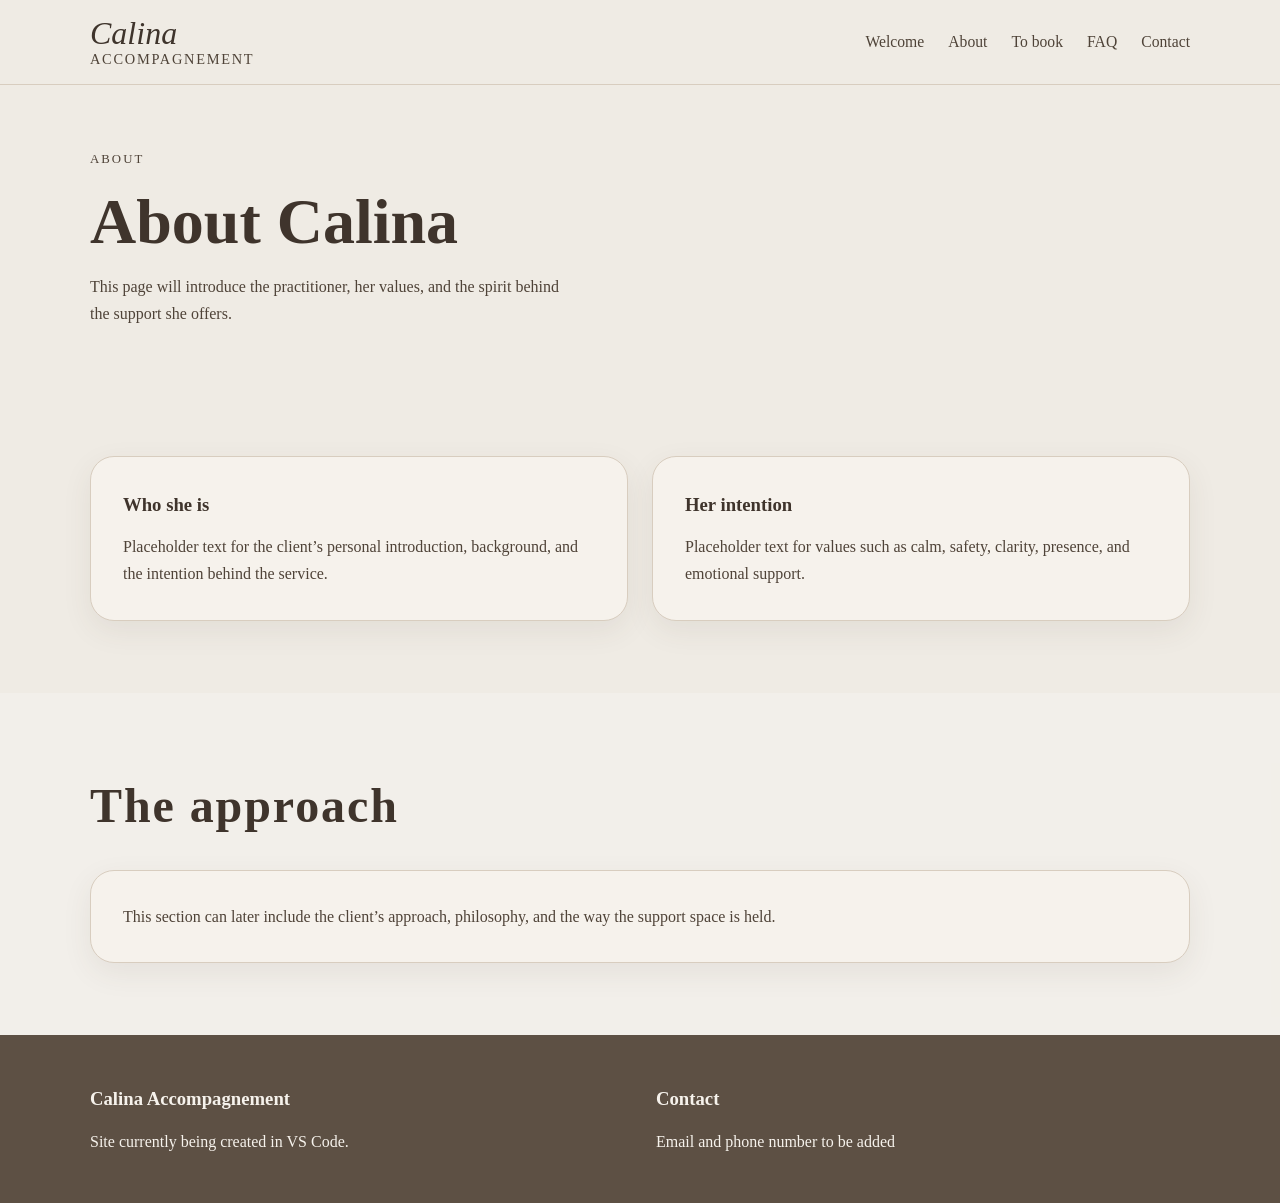
==== pages/about.html @ 5d57db45 "Added About, Booking, FAQ, and Contact pages" ====
<!DOCTYPE html>
<html lang="en">
<head>
  <meta charset="UTF-8" />
  <meta name="viewport" content="width=device-width, initial-scale=1.0" />
  <title>About | Calina Accompagnement</title>
  <link rel="stylesheet" href="../style.css" />
</head>
<body>
  <header class="site-header">
    <div class="container nav-wrapper">
      <a href="../index.html" class="brand">
        <span class="brand-script">Calina</span>
        <span class="brand-subtitle">Accompagnement</span>
      </a>

      <button
        class="menu-toggle"
        id="menuToggle"
        aria-label="Open menu"
        aria-expanded="false"
        aria-controls="siteNav"
      >
        <span></span>
        <span></span>
        <span></span>
      </button>

      <nav class="site-nav" id="siteNav">
        <a href="../index.html">Welcome</a>
        <a href="about.html">About</a>
        <a href="booking.html">To book</a>
        <a href="faq.html">FAQ</a>
        <a href="contact.html">Contact</a>
      </nav>
    </div>
  </header>

  <main>
    <section class="page-hero">
      <div class="container">
        <p class="eyebrow">About</p>
        <h1>About Calina</h1>
        <p class="hero-description">
          This page will introduce the practitioner, her values, and the spirit
          behind the support she offers.
        </p>
      </div>
    </section>

    <section class="section">
      <div class="container two-column">
        <div class="content-box">
          <h3>Who she is</h3>
          <p>
            Placeholder text for the client’s personal introduction, background,
            and the intention behind the service.
          </p>
        </div>

        <div class="content-box">
          <h3>Her intention</h3>
          <p>
            Placeholder text for values such as calm, safety, clarity, presence,
            and emotional support.
          </p>
        </div>
      </div>
    </section>

    <section class="section alt-section">
      <div class="container">
        <h2>The approach</h2>
        <div class="content-box">
          <p>
            This section can later include the client’s approach, philosophy,
            and the way the support space is held.
          </p>
        </div>
      </div>
    </section>
  </main>

  <footer class="site-footer">
    <div class="container footer-grid">
      <div>
        <h3>Calina Accompagnement</h3>
        <p>Site currently being created in VS Code.</p>
      </div>

      <div>
        <h3>Contact</h3>
        <p>Email and phone number to be added</p>
      </div>
    </div>
  </footer>

  <script src="../script.js"></script>
</body>
</html>
---- style.css ----
:root {
  --bg: #efebe4;
  --bg-soft: #f6f2ec;
  --box: #e4d7c0;
  --text: #4f4338;
  --heading: #3f342c;
  --accent: #6d5a49;
  --border: #d8cdbf;
  --white: #ffffff;
  --shadow: 0 10px 30px rgba(79, 67, 56, 0.08);
}

* {
  margin: 0;
  padding: 0;
  box-sizing: border-box;
}

html {
  scroll-behavior: smooth;
}

body {
  font-family: Georgia, "Times New Roman", serif;
  background-color: var(--bg);
  color: var(--text);
  line-height: 1.7;
}

a {
  color: inherit;
  text-decoration: none;
}

img {
  max-width: 100%;
  display: block;
}

button {
  font: inherit;
}

.container {
  width: min(1100px, calc(100% - 2rem));
  margin: 0 auto;
}

/* Header */
.site-header {
  position: sticky;
  top: 0;
  z-index: 1000;
  background-color: rgba(239, 235, 228, 0.95);
  backdrop-filter: blur(10px);
  border-bottom: 1px solid var(--border);
}

.nav-wrapper {
  min-height: 84px;
  display: flex;
  align-items: center;
  justify-content: space-between;
  gap: 1rem;
}

.brand {
  display: flex;
  flex-direction: column;
  line-height: 1.1;
}

.brand-script {
  font-size: 2rem;
  font-style: italic;
  color: var(--heading);
}

.brand-subtitle {
  font-size: 0.9rem;
  letter-spacing: 0.12em;
  text-transform: uppercase;
}

.site-nav {
  display: flex;
  align-items: center;
  gap: 1.5rem;
}

.site-nav a {
  font-size: 0.98rem;
}

.site-nav a:hover {
  color: var(--accent);
}

.menu-toggle {
  display: none;
  width: 46px;
  height: 46px;
  border: 1px solid var(--border);
  background: var(--bg-soft);
  border-radius: 10px;
  cursor: pointer;
}

.menu-toggle span {
  display: block;
  width: 22px;
  height: 2px;
  background-color: var(--heading);
  margin: 5px auto;
  transition: 0.3s ease;
}

/* Hero */
.hero {
  padding: 5rem 0 3rem;
}

.hero-grid {
  display: grid;
  grid-template-columns: 1.25fr 0.9fr;
  gap: 2rem;
  align-items: center;
}

.eyebrow {
  text-transform: uppercase;
  letter-spacing: 0.16em;
  font-size: 0.8rem;
  margin-bottom: 1rem;
}

.hero h1,
.section h2 {
  color: var(--heading);
  letter-spacing: 0.04em;
}

.hero h1 {
  font-size: clamp(2.3rem, 5vw, 4.5rem);
  line-height: 1.1;
  margin-bottom: 1rem;
}

.hero-description {
  max-width: 60ch;
  margin-bottom: 1.5rem;
}

.hero-actions {
  display: flex;
  gap: 1rem;
  flex-wrap: wrap;
}

.btn {
  display: inline-flex;
  align-items: center;
  justify-content: center;
  min-width: 150px;
  padding: 0.95rem 1.2rem;
  border-radius: 999px;
  border: 1px solid var(--accent);
  transition: 0.25s ease;
}

.btn-primary {
  background-color: var(--accent);
  color: var(--white);
}

.btn-primary:hover {
  opacity: 0.92;
}

.btn-secondary {
  background-color: transparent;
  color: var(--accent);
}

.btn-secondary:hover {
  background-color: var(--bg-soft);
}

.hero-card,
.content-box,
.testimonial-box {
  background-color: var(--bg-soft);
  border: 1px solid var(--border);
  border-radius: 24px;
  box-shadow: var(--shadow);
}

.hero-card {
  padding: 2rem;
}

.card-label {
  font-size: 0.85rem;
  text-transform: uppercase;
  letter-spacing: 0.12em;
  margin-bottom: 1rem;
}

.hero-card ul {
  padding-left: 1.2rem;
}

.hero-card li + li {
  margin-top: 0.6rem;
}

/* Sections */
.section {
  padding: 4.5rem 0;
}

.alt-section {
  background-color: rgba(255, 255, 255, 0.2);
}

.section h2 {
  font-size: clamp(1.8rem, 4vw, 3rem);
  margin-bottom: 1.5rem;
}

.content-box {
  padding: 2rem;
}

.two-column {
  display: grid;
  grid-template-columns: repeat(2, 1fr);
  gap: 1.5rem;
}

.content-box h3 {
  margin-bottom: 0.8rem;
  color: var(--heading);
}

.testimonial-box {
  padding: 2rem;
  font-size: 1.05rem;
  font-style: italic;
}

/* Footer */
.site-footer {
  padding: 3rem 0;
  background-color: #5d5044;
  color: #f6f2ec;
}

.footer-grid {
  display: grid;
  grid-template-columns: repeat(2, 1fr);
  gap: 2rem;
}

.site-footer h3 {
  margin-bottom: 0.8rem;
}

/* Mobile nav */
@media (max-width: 860px) {
  .menu-toggle {
    display: block;
  }

  .site-nav {
    position: absolute;
    top: 84px;
    left: 0;
    right: 0;
    background-color: var(--bg);
    border-bottom: 1px solid var(--border);
    flex-direction: column;
    align-items: flex-start;
    padding: 1rem;
    gap: 1rem;
    display: none;
  }

  .site-nav.active {
    display: flex;
  }

  .hero-grid,
  .two-column,
  .footer-grid {
    grid-template-columns: 1fr;
  }

  .hero {
    padding-top: 3rem;
  }

  .hero h1 {
    font-size: 2.5rem;
  }
}
.page-hero {
  padding: 4rem 0 2rem;
}

.page-hero h1 {
  font-size: clamp(2.2rem, 5vw, 4rem);
  line-height: 1.1;
  color: var(--heading);
  margin-bottom: 1rem;
}

.stack {
  display: grid;
  gap: 1.25rem;
}
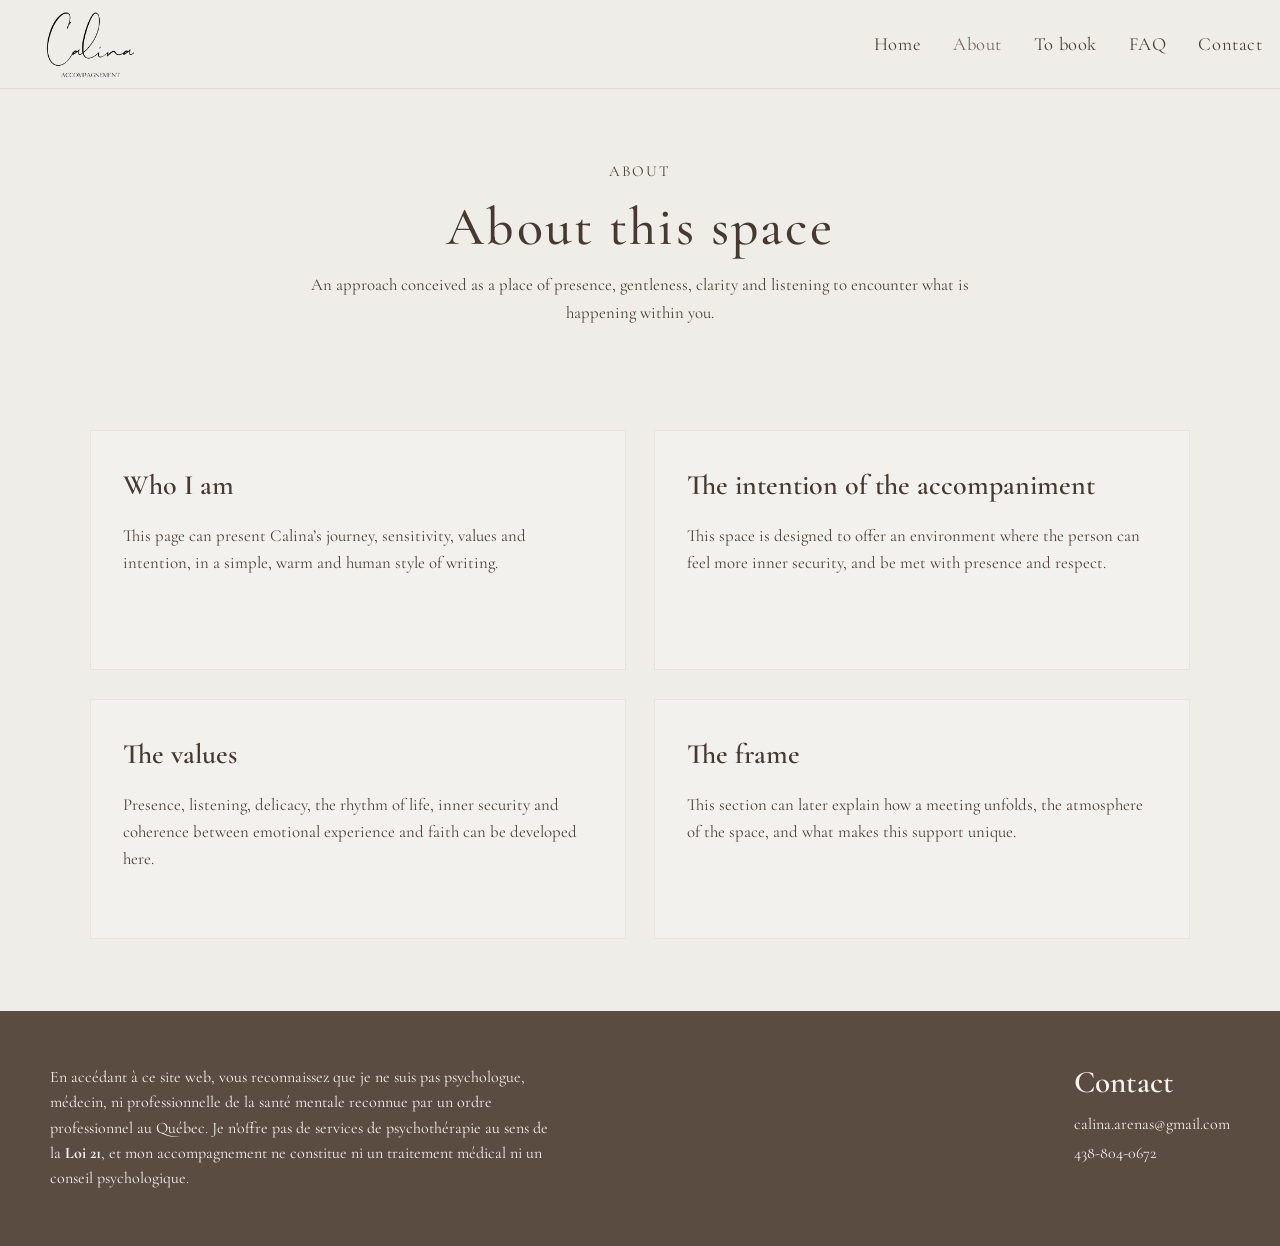
==== commit 731041b7: "Updates" ====
--- a/pages/about.html
+++ b/pages/about.html
@@ -1,17 +1,31 @@
 <!DOCTYPE html>
-<html lang="en">
+<html lang="fr">
 <head>
   <meta charset="UTF-8" />
   <meta name="viewport" content="width=device-width, initial-scale=1.0" />
   <title>About | Calina Accompagnement</title>
+  <meta
+    name="description"
+    content="Learn more about Calina Accompagnement and the spirit of this space."
+  />
+  <link rel="icon" type="image/x-icon" href="../assets/images/calina-logo.ico" />
+  <link rel="preconnect" href="https://fonts.googleapis.com" />
+  <link rel="preconnect" href="https://fonts.gstatic.com" crossorigin />
+  <link
+    href="https://fonts.googleapis.com/css2?family=Cormorant+Garamond:wght@400;500;600;700&display=swap"
+    rel="stylesheet"
+  />
   <link rel="stylesheet" href="../style.css" />
 </head>
 <body>
   <header class="site-header">
     <div class="container nav-wrapper">
-      <a href="../index.html" class="brand">
-        <span class="brand-script">Calina</span>
-        <span class="brand-subtitle">Accompagnement</span>
+      <a href="../index.html" class="brand" aria-label="Back to home">
+        <img
+          src="../assets/images/calina-logo.webp"
+          alt="Calina Accompagnement logo"
+          class="brand-logo"
+        />
       </a>
 
       <button
@@ -27,70 +41,88 @@
       </button>
 
       <nav class="site-nav" id="siteNav">
-        <a href="../index.html">Welcome</a>
-        <a href="about.html">About</a>
-        <a href="booking.html">To book</a>
-        <a href="faq.html">FAQ</a>
-        <a href="contact.html">Contact</a>
-      </nav>
+  <a href="../index.html">Home</a>
+  <a href="about.html" aria-current="page">About</a>
+  <a href="booking.html">To book</a>
+  <a href="faq.html">FAQ</a>
+  <a href="contact.html">Contact</a>
+</nav>
     </div>
   </header>
 
   <main>
-    <section class="page-hero">
+    <section class="page-hero reveal">
       <div class="container">
         <p class="eyebrow">About</p>
-        <h1>About Calina</h1>
+        <h1>About this space</h1>
         <p class="hero-description">
-          This page will introduce the practitioner, her values, and the spirit
-          behind the support she offers.
+          An approach conceived as a place of presence, gentleness, clarity and
+          listening to encounter what is happening within you.
         </p>
       </div>
     </section>
 
-    <section class="section">
-      <div class="container two-column">
-        <div class="content-box">
-          <h3>Who she is</h3>
+    <section class="section reveal">
+      <div class="container booking-grid">
+        <div class="content-box reveal">
+          <h3>Who I am</h3>
           <p>
-            Placeholder text for the client’s personal introduction, background,
-            and the intention behind the service.
+            This page can present Calina’s journey, sensitivity, values and
+            intention, in a simple, warm and human style of writing.
           </p>
         </div>
 
-        <div class="content-box">
-          <h3>Her intention</h3>
+        <div class="content-box reveal reveal-delay-1">
+          <h3>The intention of the accompaniment</h3>
           <p>
-            Placeholder text for values such as calm, safety, clarity, presence,
-            and emotional support.
+            This space is designed to offer an environment where the person can
+            feel more inner security, and be met with presence and respect.
           </p>
         </div>
-      </div>
-    </section>
 
-    <section class="section alt-section">
-      <div class="container">
-        <h2>The approach</h2>
-        <div class="content-box">
+        <div class="content-box reveal reveal-delay-2">
+          <h3>The values</h3>
           <p>
-            This section can later include the client’s approach, philosophy,
-            and the way the support space is held.
+            Presence, listening, delicacy, the rhythm of life, inner security
+            and coherence between emotional experience and faith can be
+            developed here.
+          </p>
+        </div>
+
+        <div class="content-box reveal reveal-delay-3">
+          <h3>The frame</h3>
+          <p>
+            This section can later explain how a meeting unfolds, the
+            atmosphere of the space, and what makes this support unique.
           </p>
         </div>
       </div>
     </section>
   </main>
 
-  <footer class="site-footer">
+  <footer class="site-footer reveal">
     <div class="container footer-grid">
-      <div>
-        <h3>Calina Accompagnement</h3>
-        <p>Site currently being created in VS Code.</p>
+      <div class="footer-disclaimer reveal">
+        <p>
+          En accédant à ce site web, vous reconnaissez que je ne suis pas
+          psychologue, médecin, ni professionnelle de la santé mentale reconnue
+          par un ordre professionnel au Québec. Je n'offre pas de services de
+          psychothérapie au sens de la <strong>Loi 21</strong>, et mon
+          accompagnement ne constitue ni un traitement médical ni un conseil
+          psychologique.
+        </p>
       </div>
 
-      <div>
+      <div class="footer-contact reveal reveal-delay-1">
         <h3>Contact</h3>
-        <p>Email and phone number to be added</p>
+        <div class="footer-contact-lines">
+          <p>
+            <a href="mailto:calina.arenas@gmail.com">calina.arenas@gmail.com</a>
+          </p>
+          <p>
+            <a href="tel:4388040672">438-804-0672</a>
+          </p>
+        </div>
       </div>
     </div>
   </footer>
--- a/style.css
+++ b/style.css
@@ -1,13 +1,11 @@
 :root {
-  --bg: #efebe4;
-  --bg-soft: #f6f2ec;
-  --box: #e4d7c0;
-  --text: #4f4338;
-  --heading: #3f342c;
-  --accent: #6d5a49;
-  --border: #d8cdbf;
-  --white: #ffffff;
-  --shadow: 0 10px 30px rgba(79, 67, 56, 0.08);
+  --page-bg: #efede8;
+  --text: #4b4037;
+  --heading: #463932;
+  --accent-dark: #4a3f36;
+  --footer-bg: #5a4c40;
+  --footer-text: #f7f2ea;
+  --border-soft: rgba(90, 76, 64, 0.1);
 }
 
 * {
@@ -21,10 +19,28 @@
 }
 
 body {
-  font-family: Georgia, "Times New Roman", serif;
-  background-color: var(--bg);
+  font-family: "Cormorant Garamond", Georgia, "Times New Roman", serif;
+  background-color: var(--page-bg);
   color: var(--text);
-  line-height: 1.7;
+  line-height: 1.62;
+  text-rendering: optimizeLegibility;
+  animation: pageLoadFade 0.5s ease;
+}
+
+@keyframes pageLoadFade {
+  from {
+    opacity: 0;
+    transform: translateY(8px);
+  }
+  to {
+    opacity: 1;
+    transform: translateY(0);
+  }
+}
+
+img {
+  max-width: 100%;
+  display: block;
 }
 
 a {
@@ -32,241 +48,887 @@
   text-decoration: none;
 }
 
-img {
-  max-width: 100%;
-  display: block;
-}
-
 button {
   font: inherit;
+  background: none;
+  border: none;
+}
+
+ul {
+  margin: 0;
+}
+
+section {
+  scroll-margin-top: 110px;
 }
 
 .container {
-  width: min(1100px, calc(100% - 2rem));
+  width: min(1180px, calc(100% - 3rem));
   margin: 0 auto;
 }
 
 /* Header */
+.site-header .container {
+  width: min(100% - 2.2rem, 1450px);
+}
+
 .site-header {
   position: sticky;
   top: 0;
   z-index: 1000;
-  background-color: rgba(239, 235, 228, 0.95);
+  background-color: rgba(239, 237, 232, 0.92);
   backdrop-filter: blur(10px);
-  border-bottom: 1px solid var(--border);
+  border-bottom: 1px solid var(--border-soft);
+  transition: background-color 0.35s ease, border-color 0.35s ease,
+    box-shadow 0.35s ease, backdrop-filter 0.35s ease;
+}
+
+.site-header.scrolled {
+  background-color: rgba(239, 237, 232, 0.98);
+  border-bottom: 1px solid rgba(90, 76, 64, 0.12);
+  box-shadow: 0 8px 24px rgba(74, 63, 54, 0.06);
 }
 
 .nav-wrapper {
-  min-height: 84px;
+  min-height: 88px;
   display: flex;
   align-items: center;
   justify-content: space-between;
-  gap: 1rem;
+  gap: 2rem;
 }
 
 .brand {
-  display: flex;
-  flex-direction: column;
-  line-height: 1.1;
-}
-
-.brand-script {
-  font-size: 2rem;
-  font-style: italic;
-  color: var(--heading);
-}
-
-.brand-subtitle {
-  font-size: 0.9rem;
-  letter-spacing: 0.12em;
-  text-transform: uppercase;
+  display: inline-flex;
+  align-items: center;
+  flex-shrink: 0;
+}
+
+.brand-logo {
+  width: 145px;
+  height: auto;
+  display: block;
+  transition: transform 0.45s ease;
+  transform-origin: center;
+}
+
+.brand:hover .brand-logo {
+  transform: scale(1.03);
 }
 
 .site-nav {
   display: flex;
   align-items: center;
-  gap: 1.5rem;
+  gap: 2rem;
 }
 
 .site-nav a {
-  font-size: 0.98rem;
-}
-
-.site-nav a:hover {
-  color: var(--accent);
+  font-size: 1.16rem;
+  letter-spacing: 0.03em;
+  color: var(--text);
+  transition: opacity 0.25s ease;
+}
+
+.site-nav a:hover,
+.site-nav a[aria-current="page"] {
+  opacity: 0.75;
 }
 
 .menu-toggle {
   display: none;
   width: 46px;
   height: 46px;
-  border: 1px solid var(--border);
-  background: var(--bg-soft);
-  border-radius: 10px;
+  border: 1px solid rgba(90, 76, 64, 0.14);
+  border-radius: 12px;
+  background-color: rgba(255, 255, 255, 0.35);
   cursor: pointer;
 }
 
 .menu-toggle span {
   display: block;
   width: 22px;
-  height: 2px;
+  height: 1.8px;
   background-color: var(--heading);
   margin: 5px auto;
   transition: 0.3s ease;
 }
 
-/* Hero */
-.hero {
-  padding: 5rem 0 3rem;
-}
-
-.hero-grid {
-  display: grid;
-  grid-template-columns: 1.25fr 0.9fr;
+/* Homepage */
+.home-page {
+  background-color: var(--page-bg);
+}
+
+.hero-texture {
+  background-image: url("assets/images/paper-texture.webp");
+  background-size: cover;
+  background-position: center;
+  background-repeat: no-repeat;
+  padding: 7rem 0 6rem;
+}
+
+.hero-editorial {
+  min-height: 360px;
+  display: grid;
+  grid-template-columns: 1fr 1fr;
+  gap: 4.5rem;
+  align-items: center;
+}
+
+.hero-left h1 {
+  font-size: clamp(2.5rem, 4.5vw, 4.45rem);
+  line-height: 1.02;
+  letter-spacing: 0.025em;
+  font-weight: 500;
+  color: var(--heading);
+}
+
+.hero-right {
+  display: flex;
+  align-items: center;
+  justify-content: center;
+}
+
+.hero-right p {
+  max-width: 500px;
+  font-size: 1.05rem;
+  line-height: 1.52;
+  letter-spacing: 0.03em;
+  text-transform: uppercase;
+  color: var(--text);
+  text-align: justify;
+  text-justify: inter-word;
+  hyphens: auto;
+}
+
+.editorial-section {
+  padding: 6rem 0;
+  background-color: var(--page-bg);
+}
+
+.editorial-content {
+  max-width: 900px;
+  margin: 0 auto;
+}
+
+.section-title-centered {
+  text-align: center;
+  font-size: clamp(2.05rem, 3.2vw, 3.35rem);
+  line-height: 1.1;
+  letter-spacing: 0.045em;
+  font-weight: 400;
+  color: var(--heading);
+  white-space: nowrap;
+  max-width: 900px;
+  margin: 0 auto 2.4rem;
+}
+
+.right-text {
+  width: min(100%, 500px);
+  margin: 0 auto;
+}
+
+.section-text-block {
+  color: var(--text);
+  margin: 0 auto;
+}
+
+.elegant-list {
+  width: 100%;
+  max-width: 500px;
+  margin: 0 auto;
+  padding-left: 1.35rem;
+  list-style-position: outside;
+}
+
+.elegant-list li {
+  margin-bottom: 0.95rem;
+  font-size: 1.05rem;
+  line-height: 1.56;
+  text-align: justify;
+  text-justify: inter-word;
+  hyphens: auto;
+}
+
+.centered-reading-block {
+  max-width: 880px;
+  margin: 0 auto;
+}
+
+.poetic-text-block {
+  width: min(100%, 500px);
+  margin: 0 auto;
+  color: var(--text);
+}
+
+.poetic-text-block p {
+  margin-bottom: 1.25rem;
+  font-size: 1.05rem;
+  line-height: 1.56;
+  text-align: justify;
+  text-justify: inter-word;
+  hyphens: auto;
+}
+
+.offer-grid {
+  display: grid;
+  grid-template-columns: 420px 1fr;
+  gap: 4.5rem;
+  align-items: start;
+  max-width: 1080px;
+  margin: 0 auto;
+}
+
+.offer-image-wrap {
+  display: flex;
+  justify-content: flex-end;
+}
+
+.offer-image {
+  width: 100%;
+  max-width: 420px;
+  height: auto;
+}
+
+.offer-details {
+  max-width: 560px;
+  margin: 0;
+  color: var(--text);
+  text-align: left;
+}
+
+.offer-list {
+  padding-left: 1.4rem;
+  margin-bottom: 1.7rem;
+}
+
+.offer-list li {
+  margin-bottom: 0.85rem;
+  font-size: 1.05rem;
+  line-height: 1.58;
+  text-align: left;
+}
+
+.nested-offer-list {
+  margin-top: 0.55rem;
+  padding-left: 1.3rem;
+}
+
+.offer-note {
+  margin: 1.6rem 0 2rem;
+  font-size: 1.05rem;
+  line-height: 1.58;
+  text-align: left;
+}
+
+.booking-button {
+  display: inline-flex;
+  align-items: center;
+  justify-content: center;
+  min-width: 320px;
+  padding: 1.05rem 2rem;
+  background-color: var(--accent-dark);
+  color: #f7f2ea;
+  border-radius: 0.85rem;
+  font-size: 1.03rem;
+  transition: opacity 0.25s ease, transform 0.25s ease;
+}
+
+.booking-button:hover {
+  opacity: 0.94;
+  transform: translateY(-1px);
+}
+
+.testimonials-section {
+  padding-top: 2.2rem;
+}
+
+.testimonials-stack {
+  display: grid;
   gap: 2rem;
-  align-items: center;
+  justify-content: center;
+}
+
+.testimonial-card {
+  width: min(100%, 470px);
+  margin: 0 auto;
+  background-color: #e3d3b4;
+  padding: 2.3rem 2rem;
+  text-align: center;
+  color: var(--text);
+}
+
+.testimonial-card p {
+  font-size: 1.05rem;
+  line-height: 1.68;
+  margin-bottom: 1.2rem;
+}
+
+.testimonial-card span {
+  font-size: 1rem;
+}
+
+/* Footer */
+.site-footer {
+  background-color: var(--footer-bg);
+  color: var(--footer-text);
+  padding: 3.4rem 0;
+}
+
+.footer-grid {
+  display: grid;
+  grid-template-columns: 1.45fr 0.85fr;
+  gap: 3.6rem;
+  align-items: start;
+}
+
+.footer-disclaimer,
+.footer-contact {
+  align-self: start;
+}
+
+.footer-disclaimer {
+  max-width: 500px;
+}
+
+.footer-contact {
+  justify-self: end;
+  text-align: left;
+}
+
+.footer-contact h3 {
+  font-size: 1.95rem;
+  font-weight: 600;
+  margin: 0 0 0.8rem;
+  line-height: 1.1;
+}
+
+.footer-contact-lines {
+  display: grid;
+  gap: 0.2rem;
+}
+
+.footer-disclaimer p,
+.footer-contact p,
+.footer-contact a {
+  font-size: 1rem;
+  line-height: 1.58;
+}
+
+/* Inner pages */
+.page-hero {
+  padding: 4.4rem 0 2rem;
+  background-color: var(--page-bg);
+}
+
+.page-hero h1 {
+  text-align: center;
+  font-size: clamp(2.4rem, 4.2vw, 3.8rem);
+  line-height: 1.12;
+  font-weight: 500;
+  letter-spacing: 0.04em;
+  color: var(--heading);
+  margin-bottom: 0.9rem;
 }
 
 .eyebrow {
+  text-align: center;
+  font-size: 0.95rem;
+  letter-spacing: 0.14em;
   text-transform: uppercase;
-  letter-spacing: 0.16em;
-  font-size: 0.8rem;
-  margin-bottom: 1rem;
-}
-
-.hero h1,
-.section h2 {
+  margin-bottom: 0.8rem;
+  color: var(--text);
+}
+
+.hero-description {
+  max-width: 720px;
+  margin: 0 auto;
+  text-align: center;
+  font-size: 1.05rem;
+  line-height: 1.62;
+}
+
+.section {
+  padding: 4.5rem 0;
+  background-color: var(--page-bg);
+}
+
+.alt-section {
+  background-color: rgba(255, 255, 255, 0.12);
+}
+
+.two-column {
+  display: grid;
+  grid-template-columns: repeat(2, 1fr);
+  gap: 1.8rem;
+  max-width: 1000px;
+  margin: 0 auto;
+}
+
+.booking-grid {
+  display: grid;
+  grid-template-columns: repeat(2, 1fr);
+  gap: 1.8rem;
+  max-width: 1100px;
+  margin: 0 auto;
+}
+
+.booking-grid .content-box {
+  min-height: 240px;
+  display: flex;
+  flex-direction: column;
+  justify-content: flex-start;
+}
+
+.booking-box-action {
+  margin-top: 1.5rem;
+}
+
+.booking-grid .booking-button {
+  min-width: 260px;
+}
+
+.stack {
+  display: grid;
+  gap: 1.25rem;
+  max-width: 860px;
+  margin: 0 auto;
+}
+
+.content-box {
+  background-color: rgba(255, 255, 255, 0.24);
+  border: 1px solid rgba(90, 76, 64, 0.08);
+  padding: 2rem;
+}
+
+.content-box h3 {
+  font-size: 1.75rem;
+  font-weight: 600;
+  margin-bottom: 0.85rem;
   color: var(--heading);
-  letter-spacing: 0.04em;
-}
-
-.hero h1 {
-  font-size: clamp(2.3rem, 5vw, 4.5rem);
-  line-height: 1.1;
-  margin-bottom: 1rem;
-}
-
-.hero-description {
-  max-width: 60ch;
-  margin-bottom: 1.5rem;
-}
-
-.hero-actions {
-  display: flex;
-  gap: 1rem;
-  flex-wrap: wrap;
+}
+
+.content-box p {
+  font-size: 1.05rem;
+  line-height: 1.62;
 }
 
 .btn {
   display: inline-flex;
   align-items: center;
   justify-content: center;
-  min-width: 150px;
-  padding: 0.95rem 1.2rem;
+  min-width: 180px;
+  padding: 0.9rem 1.3rem;
   border-radius: 999px;
-  border: 1px solid var(--accent);
-  transition: 0.25s ease;
+  border: 1px solid var(--accent-dark);
+  transition: opacity 0.25s ease, transform 0.25s ease,
+    background-color 0.25s ease;
+}
+
+.btn:hover {
+  opacity: 0.95;
+  transform: translateY(-1px);
 }
 
 .btn-primary {
-  background-color: var(--accent);
-  color: var(--white);
-}
-
-.btn-primary:hover {
-  opacity: 0.92;
+  background-color: var(--accent-dark);
+  color: #f7f2ea;
 }
 
 .btn-secondary {
   background-color: transparent;
-  color: var(--accent);
-}
-
-.btn-secondary:hover {
-  background-color: var(--bg-soft);
-}
-
-.hero-card,
-.content-box,
-.testimonial-box {
-  background-color: var(--bg-soft);
-  border: 1px solid var(--border);
-  border-radius: 24px;
-  box-shadow: var(--shadow);
-}
-
-.hero-card {
-  padding: 2rem;
-}
-
-.card-label {
-  font-size: 0.85rem;
-  text-transform: uppercase;
-  letter-spacing: 0.12em;
-  margin-bottom: 1rem;
-}
-
-.hero-card ul {
-  padding-left: 1.2rem;
-}
-
-.hero-card li + li {
-  margin-top: 0.6rem;
-}
-
-/* Sections */
-.section {
-  padding: 4.5rem 0;
-}
-
-.alt-section {
-  background-color: rgba(255, 255, 255, 0.2);
-}
-
-.section h2 {
-  font-size: clamp(1.8rem, 4vw, 3rem);
-  margin-bottom: 1.5rem;
-}
-
-.content-box {
-  padding: 2rem;
-}
-
-.two-column {
+  color: var(--accent-dark);
+}
+
+.faq-stack {
+  max-width: 680px;
+  margin: 0 auto;
+  gap: 2.4rem;
+}
+
+.faq-stack .content-box {
+  padding: 2rem 1.8rem;
+}
+
+/* Reusable justify helper */
+.justify-text,
+.justify-text p,
+.justify-text li {
+  text-align: justify;
+  text-justify: inter-word;
+  hyphens: auto;
+}
+
+.justify-text p,
+.justify-text li {
+  line-height: 1.62;
+}
+
+/* Reveal animation */
+.reveal {
+  opacity: 0;
+  transform: translateY(34px);
+  transition: opacity 1s ease, transform 1s ease;
+  will-change: opacity, transform;
+}
+
+.reveal.show {
+  opacity: 1;
+  transform: translateY(0);
+}
+
+.reveal-delay-1 {
+  transition-delay: 0.12s;
+}
+
+.reveal-delay-2 {
+  transition-delay: 0.22s;
+}
+
+.reveal-delay-3 {
+  transition-delay: 0.32s;
+}
+
+/* Responsive */
+@media (max-width: 980px) {
+  .hero-editorial,
+  .offer-grid,
+  .footer-grid,
+  .two-column {
+    grid-template-columns: 1fr;
+    gap: 2.3rem;
+  }
+  .booking-grid {
+  grid-template-columns: 1fr;
+}
+
+.contact-top-grid {
+  grid-template-columns: 1fr;
+}
+  
+
+  .hero-texture {
+    padding: 5rem 0 4.8rem;
+  }
+
+  .hero-left h1,
+  .section-title-centered {
+    white-space: normal;
+  }
+
+  .hero-right p,
+  .right-text,
+  .offer-details,
+  .poetic-text-block,
+  .hero-description {
+    max-width: 100%;
+  }
+
+  .offer-grid {
+    grid-template-columns: 1fr;
+  }
+
+  .offer-image-wrap {
+    justify-content: center;
+  }
+
+  .offer-details {
+    margin: 0 auto;
+  }
+
+  .booking-button {
+    min-width: 100%;
+  }
+
+  .footer-grid {
+    gap: 2rem;
+  }
+
+  .footer-contact {
+    justify-self: start;
+  }
+}
+
+.quote-box,
+.motivation-box,
+.form-box {
+  max-width: 860px;
+  margin: 0 auto;
+}
+
+.motivation-box {
+  text-align: center;
+}
+
+.motivation-quote {
+  max-width: 620px;
+  margin: 0 auto;
+  font-size: 1.2rem;
+  line-height: 1.7;
+  color: var(--heading);
+}
+
+.form-intro {
+  margin-bottom: 1.4rem;
+  font-size: 1.02rem;
+  line-height: 1.6;
+}
+
+.contact-form {
+  display: grid;
+  gap: 1.2rem;
+}
+
+.contact-top-grid {
   display: grid;
   grid-template-columns: repeat(2, 1fr);
-  gap: 1.5rem;
-}
-
-.content-box h3 {
-  margin-bottom: 0.8rem;
+  gap: 1.8rem;
+  max-width: 1020px;
+  margin: 0 auto;
+}
+
+.contact-top-grid .content-box {
+  min-height: 220px;
+  display: flex;
+  flex-direction: column;
+  justify-content: flex-start;
+}
+
+.contact-quote-section {
+  padding-top: 1.5rem;
+  padding-bottom: 1.5rem;
+}
+
+.floating-quote {
+  max-width: 640px;
+  margin: 0 auto;
+  text-align: center;
+}
+
+.floating-quote p {
+  font-size: 1.18rem;
+  line-height: 1.75;
   color: var(--heading);
 }
 
-.testimonial-box {
-  padding: 2rem;
-  font-size: 1.05rem;
-  font-style: italic;
-}
-
-/* Footer */
-.site-footer {
-  padding: 3rem 0;
-  background-color: #5d5044;
-  color: #f6f2ec;
-}
-
-.footer-grid {
+.contact-form-panel {
+  max-width: 820px;
+  margin: 0 auto;
+}
+
+.contact-form-panel .content-box {
+  padding: 2.4rem;
+}
+
+.form-box {
+  max-width: 100%;
+  margin: 0 auto;
+}
+
+.form-intro {
+  margin-bottom: 1.4rem;
+  font-size: 1.02rem;
+  line-height: 1.6;
+}
+
+.contact-form {
+  display: grid;
+  gap: 1.2rem;
+}
+
+.form-row {
   display: grid;
   grid-template-columns: repeat(2, 1fr);
-  gap: 2rem;
-}
-
-.site-footer h3 {
-  margin-bottom: 0.8rem;
-}
-
-/* Mobile nav */
+  gap: 1.2rem;
+}
+
+.form-field {
+  display: grid;
+  gap: 0.45rem;
+}
+
+.form-field label {
+  font-size: 1rem;
+  font-weight: 600;
+  color: var(--heading);
+}
+
+.form-field input,
+.form-field textarea {
+  width: 100%;
+  padding: 0.95rem 1rem;
+  border: 1px solid rgba(90, 76, 64, 0.16);
+  background-color: rgba(255, 255, 255, 0.45);
+  color: var(--text);
+  font-family: inherit;
+  font-size: 1.03rem;
+  line-height: 1.5;
+  outline: none;
+  transition: border-color 0.25s ease, box-shadow 0.25s ease,
+    background-color 0.25s ease;
+}
+
+.form-field input:focus,
+.form-field textarea:focus {
+  border-color: rgba(74, 63, 54, 0.35);
+  box-shadow: 0 0 0 3px rgba(74, 63, 54, 0.08);
+  background-color: rgba(255, 255, 255, 0.7);
+}
+
+.form-field textarea {
+  resize: vertical;
+  min-height: 180px;
+}
+
+.form-meta {
+  display: flex;
+  justify-content: flex-end;
+}
+
+.form-meta small {
+  font-size: 0.88rem;
+  color: rgba(75, 64, 55, 0.8);
+}
+
+.form-note {
+  font-size: 0.95rem;
+  line-height: 1.55;
+  color: rgba(75, 64, 55, 0.85);
+}
+
+.form-actions {
+  display: grid;
+  gap: 0.8rem;
+  justify-items: start;
+}
+
+.form-submit {
+  min-width: 260px;
+  cursor: pointer;
+}
+
+.form-status {
+  min-height: 1.5rem;
+  font-size: 0.97rem;
+  line-height: 1.4;
+}
+
+.form-status.success {
+  color: #2f6b48;
+}
+
+.form-status.error {
+  color: #8c3a34;
+}
+
+.hp-field {
+  position: absolute;
+  left: -9999px;
+  opacity: 0;
+  pointer-events: none;
+}
+
+.form-row {
+  display: grid;
+  grid-template-columns: repeat(2, 1fr);
+  gap: 1.2rem;
+}
+
+.form-field {
+  display: grid;
+  gap: 0.45rem;
+}
+
+.form-field label {
+  font-size: 1rem;
+  font-weight: 600;
+  color: var(--heading);
+}
+
+.form-field input,
+.form-field textarea {
+  width: 100%;
+  padding: 0.95rem 1rem;
+  border: 1px solid rgba(90, 76, 64, 0.16);
+  background-color: rgba(255, 255, 255, 0.45);
+  color: var(--text);
+  font-family: inherit;
+  font-size: 1.03rem;
+  line-height: 1.5;
+  outline: none;
+  transition: border-color 0.25s ease, box-shadow 0.25s ease,
+    background-color 0.25s ease;
+}
+
+.form-field input:focus,
+.form-field textarea:focus {
+  border-color: rgba(74, 63, 54, 0.35);
+  box-shadow: 0 0 0 3px rgba(74, 63, 54, 0.08);
+  background-color: rgba(255, 255, 255, 0.7);
+}
+
+.form-field textarea {
+  resize: vertical;
+  min-height: 180px;
+}
+
+.form-meta {
+  display: flex;
+  justify-content: flex-end;
+}
+
+.form-meta small {
+  font-size: 0.88rem;
+  color: rgba(75, 64, 55, 0.8);
+}
+
+.form-note {
+  font-size: 0.95rem;
+  line-height: 1.55;
+  color: rgba(75, 64, 55, 0.85);
+}
+
+.form-actions {
+  display: grid;
+  gap: 0.8rem;
+  justify-items: start;
+}
+
+.form-submit {
+  min-width: 260px;
+  cursor: pointer;
+}
+
+.form-status {
+  min-height: 1.5rem;
+  font-size: 0.97rem;
+  line-height: 1.4;
+}
+
+.form-status.success {
+  color: #2f6b48;
+}
+
+.form-status.error {
+  color: #8c3a34;
+}
+
+.hp-field {
+  position: absolute;
+  left: -9999px;
+  opacity: 0;
+  pointer-events: none;
+}
+
+@media (max-width: 760px) {
+  .form-row {
+    grid-template-columns: 1fr;
+  }
+
+  .form-submit {
+    width: 100%;
+    min-width: 100%;
+  }
+}
+
 @media (max-width: 860px) {
   .menu-toggle {
     display: block;
@@ -274,48 +936,88 @@
 
   .site-nav {
     position: absolute;
-    top: 84px;
+    top: 88px;
     left: 0;
     right: 0;
-    background-color: var(--bg);
-    border-bottom: 1px solid var(--border);
+    display: none;
     flex-direction: column;
     align-items: flex-start;
-    padding: 1rem;
     gap: 1rem;
-    display: none;
+    padding: 1.25rem 1.5rem 1.5rem;
+    background-color: rgba(239, 237, 232, 0.98);
+    backdrop-filter: blur(10px);
+    border-bottom: 1px solid rgba(90, 76, 64, 0.1);
   }
 
   .site-nav.active {
     display: flex;
   }
 
-  .hero-grid,
-  .two-column,
-  .footer-grid {
-    grid-template-columns: 1fr;
-  }
-
-  .hero {
-    padding-top: 3rem;
-  }
-
-  .hero h1 {
-    font-size: 2.5rem;
-  }
-}
-.page-hero {
-  padding: 4rem 0 2rem;
-}
-
-.page-hero h1 {
-  font-size: clamp(2.2rem, 5vw, 4rem);
-  line-height: 1.1;
-  color: var(--heading);
-  margin-bottom: 1rem;
-}
-
-.stack {
-  display: grid;
-  gap: 1.25rem;
+  .brand-logo {
+    width: 120px;
+  }
+}
+
+@media (max-width: 640px) {
+  .container {
+    width: min(100% - 1.5rem, 100%);
+  }
+
+  .hero-left h1 {
+    font-size: 2.2rem;
+  }
+
+  .hero-right p,
+  .elegant-list li,
+  .poetic-text-block p,
+  .offer-list li,
+  .testimonial-card p,
+  .content-box p,
+  .footer-disclaimer p,
+  .footer-contact p,
+  .footer-contact a {
+    font-size: 0.98rem;
+  }
+
+  .editorial-section,
+  .section {
+    padding: 4rem 0;
+  }
+
+  .section-title-centered,
+  .page-hero h1 {
+    font-size: 2rem;
+  }
+
+  .testimonial-card {
+    padding: 1.8rem 1.3rem;
+  }
+
+  .footer-contact h3 {
+    font-size: 1.7rem;
+  }
+}
+
+@media (prefers-reduced-motion: reduce) {
+  .reveal,
+  .reveal-delay-1,
+  .reveal-delay-2,
+  .reveal-delay-3 {
+    opacity: 1;
+    transform: none;
+    transition: none;
+  }
+
+  body,
+  .site-header,
+  .booking-button,
+  .btn,
+  .site-nav a {
+    transition: none;
+    animation: none;
+  }
+}
+
+.booking-grid .content-box {
+  min-height: 240px;
 }
